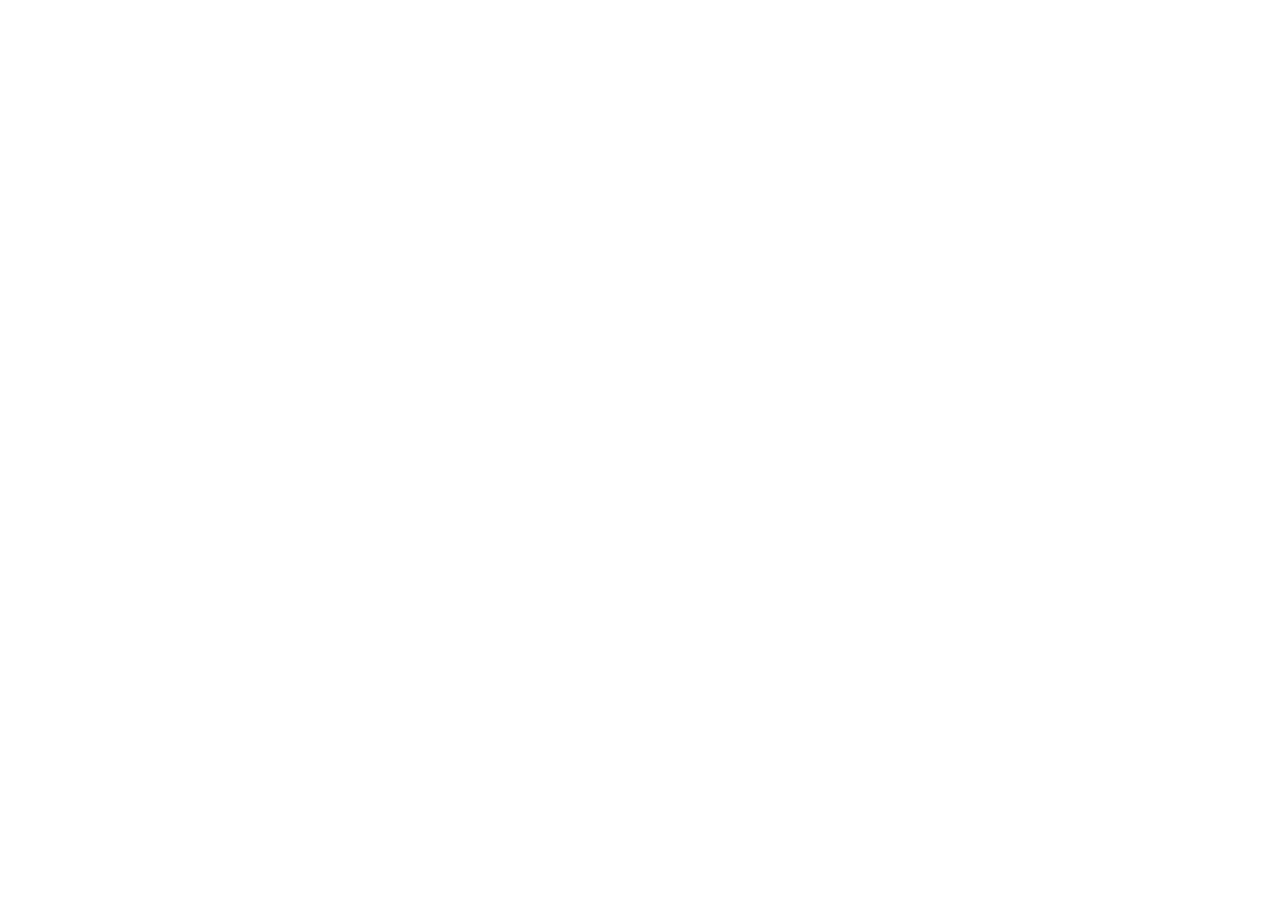
==== index.html @ aae68423 "Initial commit" ====
<!DOCTYPE html>
<html lang="en">

<head>
    <meta charset="UTF-8">
    <meta name="viewport" content="width=device-width, initial-scale=1.0">
    <link rel="stylesheet" href="stylesheets/style.css"/>
    <script src="js/script.js" defer></script>
    <title>Document</title>
</head>
<body>
</body>
</html>
---- stylesheets/style.css ----
@import "./reset.css";
@import "./font.css";
@import "./base.css";
@import "./adaptive.css"
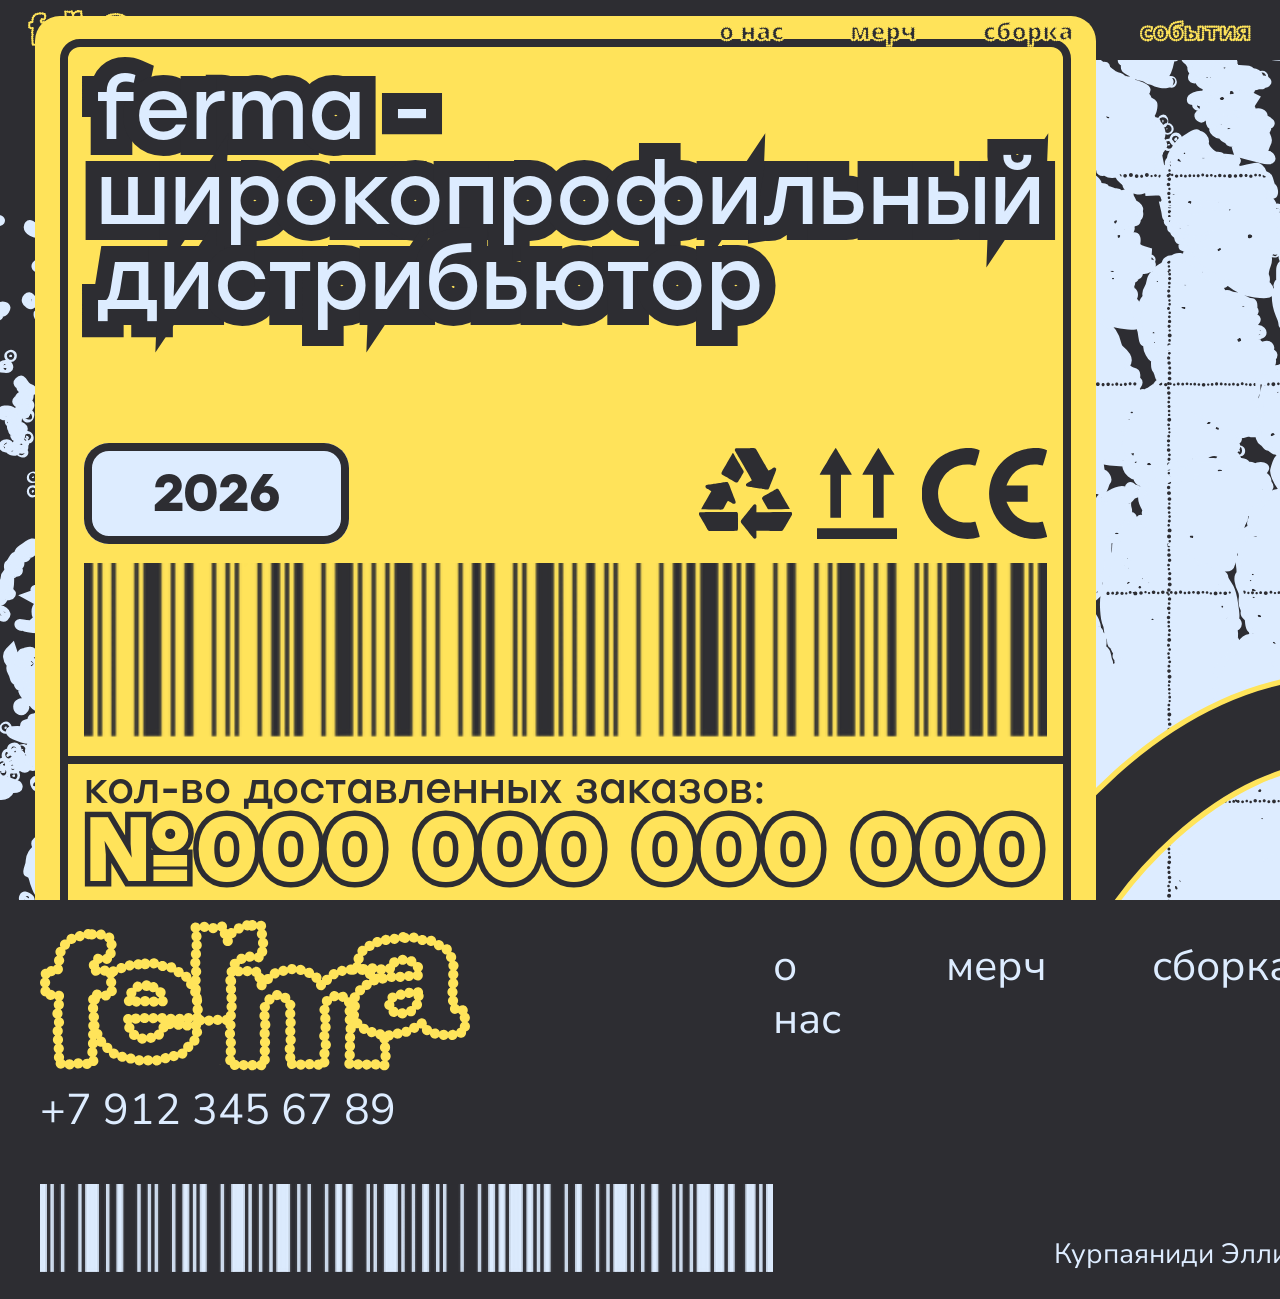
==== commit 802f3a50: "all pages without adaptive" ====
--- a/index.html
+++ b/index.html
@@ -4,10 +4,92 @@
 <head>
     <meta charset="UTF-8">
     <meta name="viewport" content="width=device-width, initial-scale=1.0">
-    <link rel="stylesheet" href="stylesheets/style.css"/>
-    <script src="js/script.js" defer></script>
-    <title>Document</title>
+    <title>ferma</title>
+    <link rel="stylesheet" href="stylesheets/style.css" />
+    <script src="js/page-counter.js" defer></script>
+    <script src="js/cart-store.js" defer></script>
+    <script src="js/cart-nav.js" defer></script>
+    <script src="js/cursor-trail.js" defer></script>
 </head>
+
 <body>
+    <nav>
+        <a href="./index.html" class="clickable">
+            <img src="assets/img/logo.svg">
+        </a>
+        <div class="nav-sections">
+            <a href="./about.html" class="nav-section clickable">
+                <img class="default-nav" src="assets/img/about.svg">
+                <img class="active-nav" src="assets/img/about-active.svg">
+            </a>
+            <a href="./merch.html" class="nav-section clickable">
+                <img class="default-nav" src="assets/img/merch.svg">
+                <img class="active-nav" src="assets/img/merch-active.svg">
+            </a>
+            <a href="./order.html" class="nav-section clickable">
+                <img class="default-nav" src="assets/img/order.svg">
+                <img class="active-nav" src="assets/img/order-active.svg">
+            </a>
+            <a href="./events.html" class="nav-section clickable">
+                <img class="default-nav" src="assets/img/events.svg">
+                <img class="active-nav" src="assets/img/events-active.svg">
+            </a>
+        </div>
+    </nav>
+    <div class="cursor-trail" aria-hidden="true"></div>
+    <main>
+        <div class="box-color">
+            <div class="box-main">
+                <h4 class="stroke-text stroke-text--hero" data-text="ferma - широкопрофильный дистрибьютор">
+                    <span>ferma - широкопрофильный дистрибьютор</span>
+                </h4>
+                <div class="main-text">
+                    <div class="colomn-marking">
+                        <div class="main-row-info">
+                            <div class="year">
+                                2026
+                            </div>
+                            <div class="marking">
+                                <img src="assets/img/marking1.svg">
+                                <img src="assets/img/marking2.svg">
+                                <img src="assets/img/marking3.svg">
+                            </div>
+                        </div>
+                        <img src="assets/img/barcode.svg">
+                    </div>
+                    <div class="counter-container">
+                        <div class="line"></div>
+                        <p class="subtitle-counter">кол-во доставленных заказов:</p>
+                        <h4 class="stroke-text stroke-text--counter" data-text="№000 000 000 000">
+                            <span>№000 000 000 000</span>
+                        </h4>
+                    </div>
+                </div>
+            </div>
+        </div>
+    </main>
+    <footer>
+        <div class="left-footer">
+            <div class="contacts">
+                <img src="assets/img/logo-footer.svg">
+                <p>+7 912 345 67 89</p>
+            </div>
+            <img src="assets/img/barcode-footer.png">
+        </div>
+        <div class="right-footer">
+            <div class="footer-links">
+                <a href="./about.html">о нас</a>
+                <a href="./merch.html">мерч</a>
+                <a href="./order.html">сборка</a>
+                <a href="./events.html">события</a>
+            </div>
+            <div class="name">
+                <p>Курпаяниди Эллина</p>
+                <p>БРИЦП252</p>
+            </div>
+        </div>
+    </footer>
 </body>
+
+
 </html>
--- a/stylesheets/style.css
+++ b/stylesheets/style.css
@@ -1,4 +1,13 @@
 @import "./reset.css";
 @import "./font.css";
 @import "./base.css";
-@import "./adaptive.css"+@import "./adaptive.css";
+@import "./about.css";
+@import "./merch.css";
+@import "./merch-product.css";
+@import "./cart.css";
+@import "./order.css";
+@import "./events.css";
+@import "./event.css";
+@import "./form.css";
+@import "./error.css";
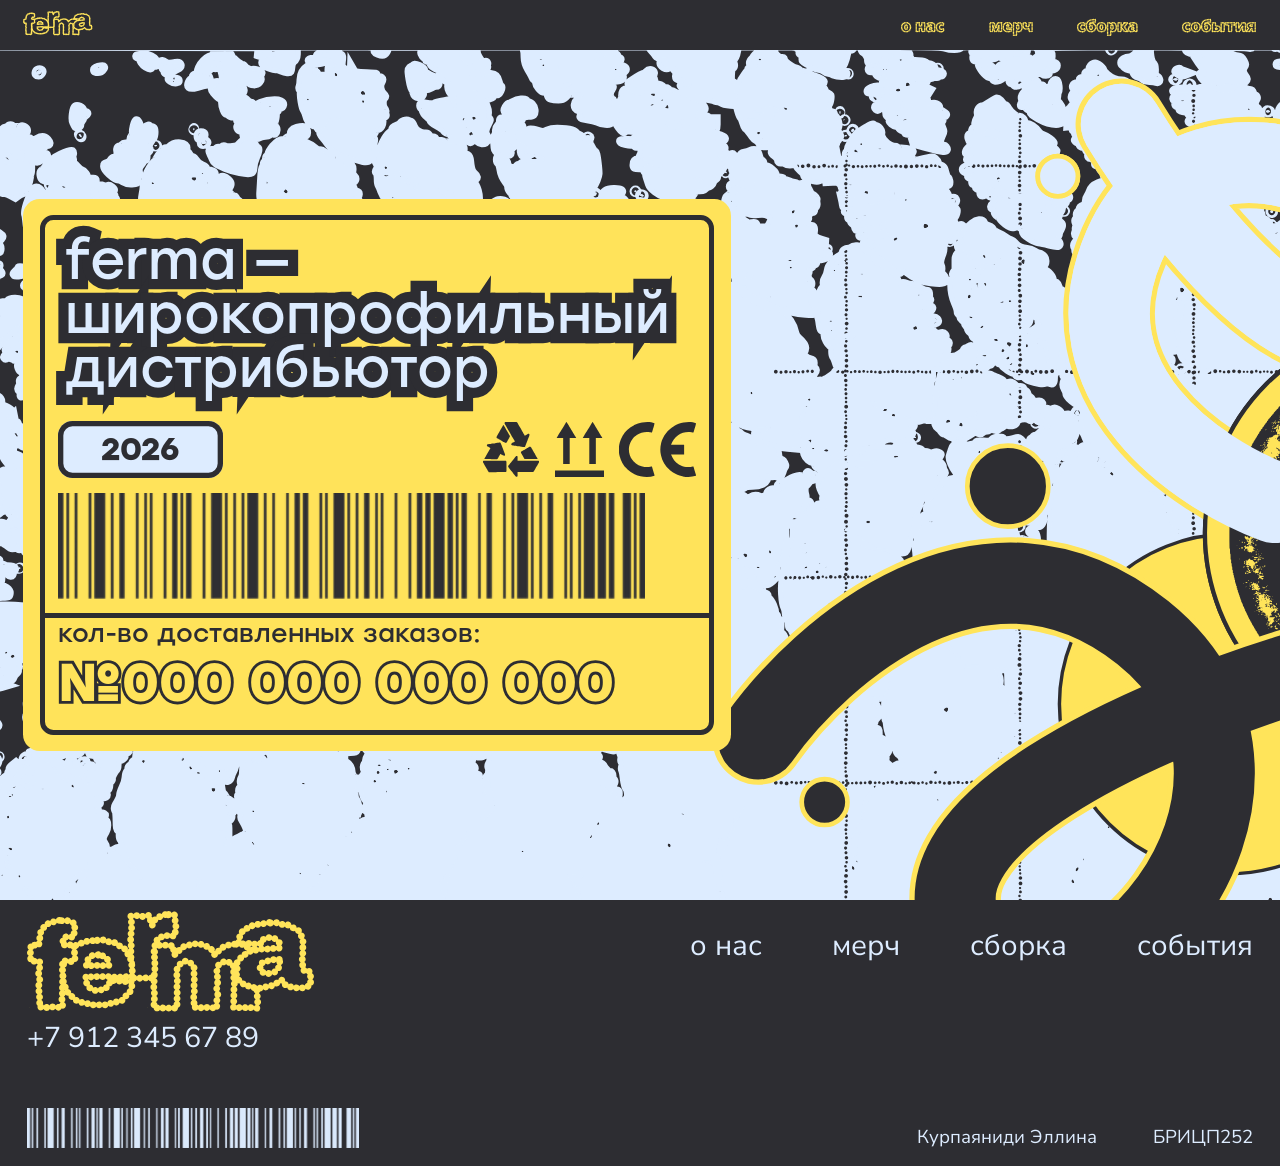
==== commit 6d357e3e: "adaptive + edits" ====
--- a/index.html
+++ b/index.html
@@ -4,45 +4,61 @@
 <head>
     <meta charset="UTF-8">
     <meta name="viewport" content="width=device-width, initial-scale=1.0">
+    <link rel="icon" href="assets/img/ui/favicon.svg" type="image/svg+xml">
     <title>ferma</title>
     <link rel="stylesheet" href="stylesheets/style.css" />
     <script src="js/page-counter.js" defer></script>
     <script src="js/cart-store.js" defer></script>
     <script src="js/cart-nav.js" defer></script>
+    <script src="js/nav-menu.js" defer></script>
     <script src="js/cursor-trail.js" defer></script>
 </head>
 
 <body>
     <nav>
         <a href="./index.html" class="clickable">
-            <img src="assets/img/logo.svg">
+            <img src="assets/img/ui/logo.svg">
         </a>
-        <div class="nav-sections">
+        <div class="nav-sections" id="nav-mobile-panel">
             <a href="./about.html" class="nav-section clickable">
-                <img class="default-nav" src="assets/img/about.svg">
-                <img class="active-nav" src="assets/img/about-active.svg">
+                <img class="default-nav" src="assets/img/ui/about.svg">
+                <img class="active-nav" src="assets/img/ui/about-active.svg">
             </a>
             <a href="./merch.html" class="nav-section clickable">
-                <img class="default-nav" src="assets/img/merch.svg">
-                <img class="active-nav" src="assets/img/merch-active.svg">
+                <img class="default-nav" src="assets/img/ui/merch.svg">
+                <img class="active-nav" src="assets/img/ui/merch-active.svg">
             </a>
             <a href="./order.html" class="nav-section clickable">
-                <img class="default-nav" src="assets/img/order.svg">
-                <img class="active-nav" src="assets/img/order-active.svg">
+                <img class="default-nav" src="assets/img/ui/order.svg">
+                <img class="active-nav" src="assets/img/ui/order-active.svg">
             </a>
             <a href="./events.html" class="nav-section clickable">
-                <img class="default-nav" src="assets/img/events.svg">
-                <img class="active-nav" src="assets/img/events-active.svg">
+                <img class="default-nav" src="assets/img/ui/events.svg">
+                <img class="active-nav" src="assets/img/ui/events-active.svg">
             </a>
         </div>
+        <button type="button" class="nav-burger clickable" aria-label="Открыть меню" aria-expanded="false" aria-controls="nav-mobile-panel">
+            <img src="assets/img/ui/burger-menu.svg" alt="">
+        </button>
     </nav>
+    <div class="nav-overlay" aria-hidden="true"></div>
     <div class="cursor-trail" aria-hidden="true"></div>
     <main>
         <div class="box-color">
             <div class="box-main">
-                <h4 class="stroke-text stroke-text--hero" data-text="ferma - широкопрофильный дистрибьютор">
-                    <span>ferma - широкопрофильный дистрибьютор</span>
-                </h4>
+                <div class="hero-stroke">
+                    <h4 class="stroke-text stroke-text--hero hero-stroke__desktop" data-text="ferma — широкопрофильный дистрибьютор">
+                        <span>ferma — широкопрофильный дистрибьютор</span>
+                    </h4>
+                    <div class="hero-stroke__mobile">
+                        <h4 class="stroke-text stroke-text--hero hero-stroke__title" data-text="ferma —">
+                            <span>ferma —</span>
+                        </h4>
+                        <h4 class="stroke-text stroke-text--hero hero-stroke__subtitle" data-text="широкопрофильный дистрибьютор">
+                            <span>широкопрофильный дистрибьютор</span>
+                        </h4>
+                    </div>
+                </div>
                 <div class="main-text">
                     <div class="colomn-marking">
                         <div class="main-row-info">
@@ -50,12 +66,12 @@
                                 2026
                             </div>
                             <div class="marking">
-                                <img src="assets/img/marking1.svg">
-                                <img src="assets/img/marking2.svg">
-                                <img src="assets/img/marking3.svg">
+                                <img src="assets/img/ui/marking1.svg">
+                                <img src="assets/img/ui/marking2.svg">
+                                <img src="assets/img/ui/marking3.svg">
                             </div>
                         </div>
-                        <img src="assets/img/barcode.svg">
+                        <img src="assets/img/ui/barcode.svg">
                     </div>
                     <div class="counter-container">
                         <div class="line"></div>
@@ -71,10 +87,10 @@
     <footer>
         <div class="left-footer">
             <div class="contacts">
-                <img src="assets/img/logo-footer.svg">
+                <img src="assets/img/ui/logo-footer.svg">
                 <p>+7 912 345 67 89</p>
             </div>
-            <img src="assets/img/barcode-footer.png">
+            <img src="assets/img/ui/barcode-footer.png">
         </div>
         <div class="right-footer">
             <div class="footer-links">
@@ -92,4 +108,4 @@
 </body>
 
 
-</html>+</html>
--- a/stylesheets/style.css
+++ b/stylesheets/style.css
@@ -1,13 +1,13 @@
-@import "./reset.css";
-@import "./font.css";
-@import "./base.css";
-@import "./adaptive.css";
-@import "./about.css";
-@import "./merch.css";
-@import "./merch-product.css";
-@import "./cart.css";
-@import "./order.css";
-@import "./events.css";
-@import "./event.css";
-@import "./form.css";
-@import "./error.css";+@import "./styles/reset.css";
+@import "./styles/font.css";
+@import "./styles/base.css";
+@import "./styles/about.css";
+@import "./styles/merch.css";
+@import "./styles/merch-product.css";
+@import "./styles/cart.css";
+@import "./styles/order.css";
+@import "./styles/events.css";
+@import "./styles/event.css";
+@import "./styles/form.css";
+@import "./styles/error.css";
+@import "./adaptives/adaptive.css";
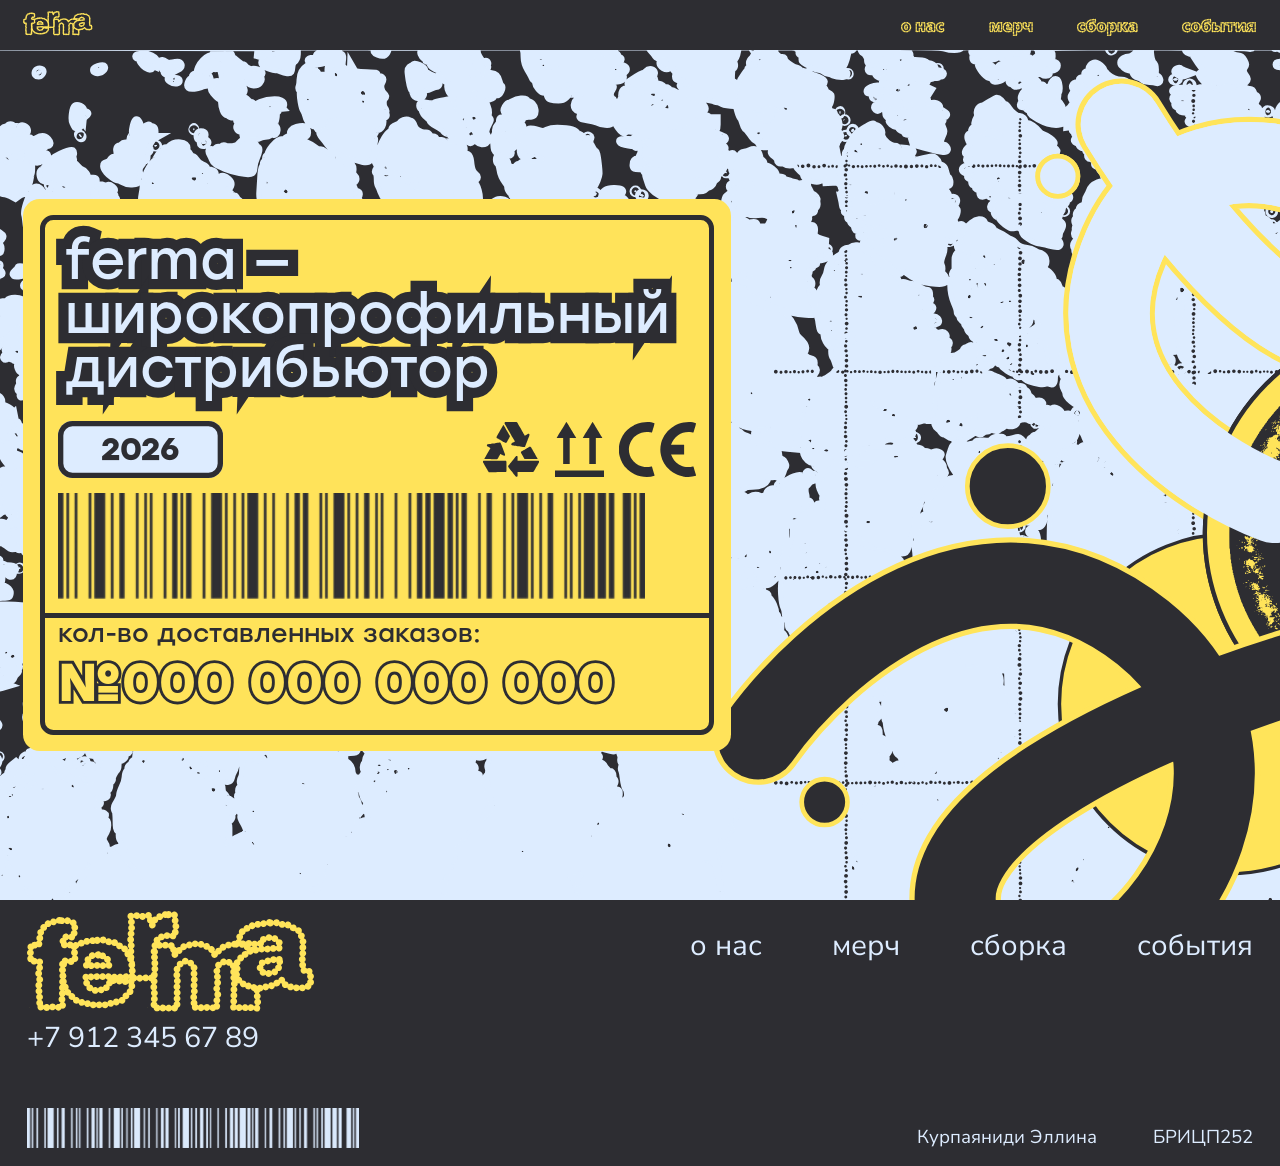
==== commit 4f7029af: "optimization" ====
--- a/index.html
+++ b/index.html
@@ -90,7 +90,7 @@
                 <img src="assets/img/ui/logo-footer.svg">
                 <p>+7 912 345 67 89</p>
             </div>
-            <img src="assets/img/ui/barcode-footer.png">
+            <img src="assets/img/ui/barcode-footer.png" alt="" loading="lazy" decoding="async">
         </div>
         <div class="right-footer">
             <div class="footer-links">
